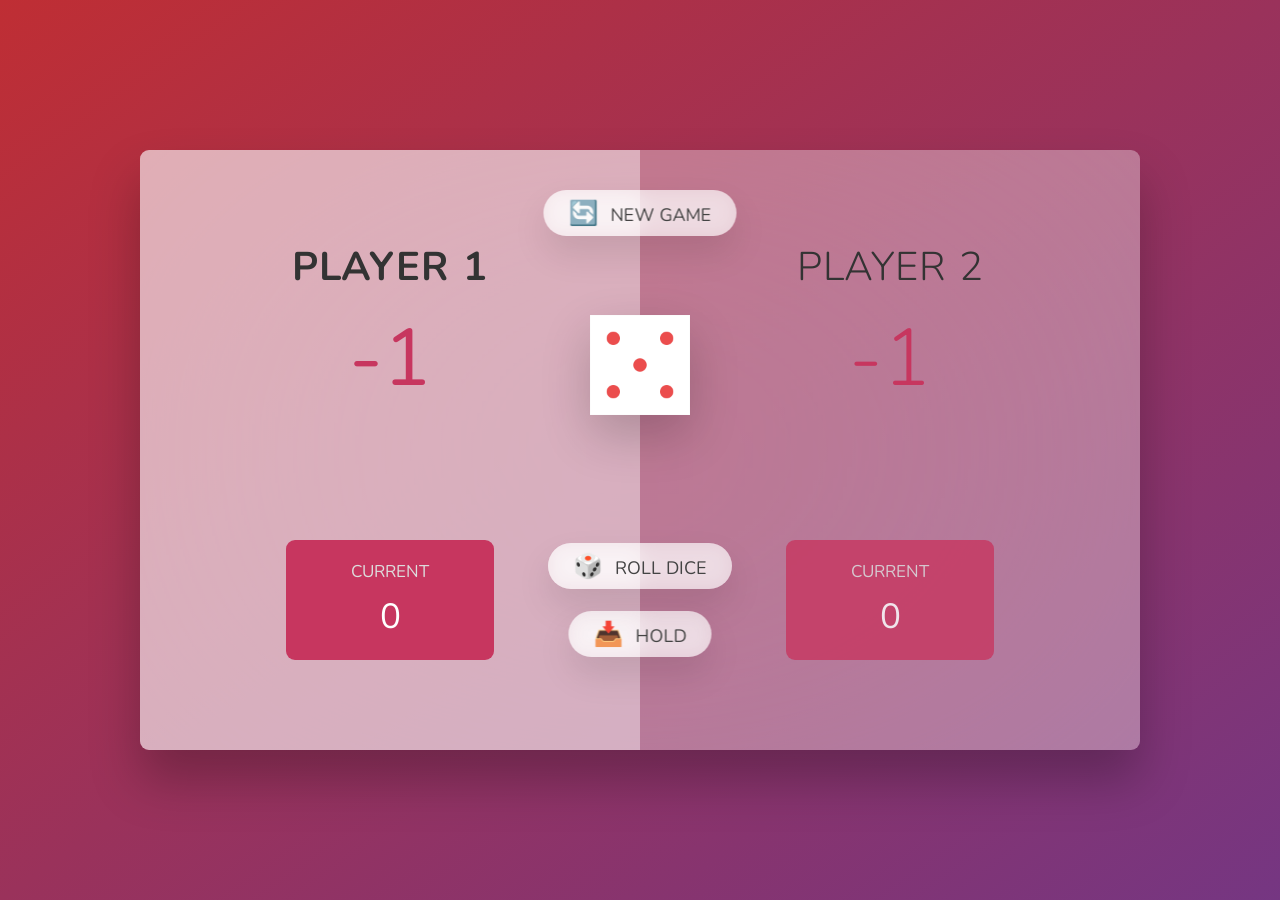
==== frontend/index.html @ f20314c8 "moved UI files to frontend\" ====
<!DOCTYPE html>
<html lang="en">
  <head>
    <meta charset="UTF-8" />
    <meta name="viewport" content="width=device-width, initial-scale=1.0" />
    <meta http-equiv="X-UA-Compatible" content="ie=edge" />
    <link rel="stylesheet" href="style.css" />
    <title>Pig Game</title>
  </head>
  <body>
    <main>
      <section class="player player--0 player--active">
        <h2 class="name" id="name--0">Player 1</h2>
        <p class="score" id="score--0">-1</p>
        <div class="current">
          <p class="current-label">Current</p>
          <p class="current-score" id="current--0">0</p>
        </div>
      </section>
      <section class="player player--1">
        <h2 class="name" id="name--1">Player 2</h2>
        <p class="score" id="score--1">-1</p>
        <div class="current">
          <p class="current-label">Current</p>
          <p class="current-score" id="current--1">0</p>
        </div>
      </section>

      <img src="dice-5.png" alt="Playing dice" class="dice" />
      <button class="btn btn--new">🔄 New game</button>
      <button class="btn btn--roll">🎲 Roll dice</button>
      <button class="btn btn--hold">📥 Hold</button>
    </main>
    <script src="script.js"></script>
  </body>
</html>
---- frontend/style.css ----
@import url('https://fonts.googleapis.com/css2?family=Nunito&display=swap');

* {
  margin: 0;
  padding: 0;
  box-sizing: inherit;
}

html {
  font-size: 62.5%;
  box-sizing: border-box;
}

body {
  font-family: 'Nunito', sans-serif;
  font-weight: 400;
  height: 100vh;
  color: #333;
  background-image: linear-gradient(to top left, #753682 0%, #bf2e34 100%);
  display: flex;
  align-items: center;
  justify-content: center;
}

/* LAYOUT */
main {
  position: relative;
  width: 100rem;
  height: 60rem;
  background-color: rgba(255, 255, 255, 0.35);
  backdrop-filter: blur(200px);
  filter: blur();
  box-shadow: 0 3rem 5rem rgba(0, 0, 0, 0.25);
  border-radius: 9px;
  overflow: hidden;
  display: flex;
}

.player {
  flex: 50%;
  padding: 9rem;
  display: flex;
  flex-direction: column;
  align-items: center;
  transition: all 0.75s;
}

/* ELEMENTS */
.name {
  position: relative;
  font-size: 4rem;
  text-transform: uppercase;
  letter-spacing: 1px;
  word-spacing: 2px;
  font-weight: 300;
  margin-bottom: 1rem;
}

.score {
  font-size: 8rem;
  font-weight: 300;
  color: #c7365f;
  margin-bottom: auto;
}

.player--active {
  background-color: rgba(255, 255, 255, 0.4);
}
.player--active .name {
  font-weight: 700;
}
.player--active .score {
  font-weight: 400;
}

.player--active .current {
  opacity: 1;
}

.current {
  background-color: #c7365f;
  opacity: 0.8;
  border-radius: 9px;
  color: #fff;
  width: 65%;
  padding: 2rem;
  text-align: center;
  transition: all 0.75s;
}

.current-label {
  text-transform: uppercase;
  margin-bottom: 1rem;
  font-size: 1.7rem;
  color: #ddd;
}

.current-score {
  font-size: 3.5rem;
}

/* ABSOLUTE POSITIONED ELEMENTS */
.btn {
  position: absolute;
  left: 50%;
  transform: translateX(-50%);
  color: #444;
  background: none;
  border: none;
  font-family: inherit;
  font-size: 1.8rem;
  text-transform: uppercase;
  cursor: pointer;
  font-weight: 400;
  transition: all 0.2s;

  background-color: white;
  background-color: rgba(255, 255, 255, 0.6);
  backdrop-filter: blur(10px);

  padding: 0.7rem 2.5rem;
  border-radius: 50rem;
  box-shadow: 0 1.75rem 3.5rem rgba(0, 0, 0, 0.1);
}

.btn::first-letter {
  font-size: 2.4rem;
  display: inline-block;
  margin-right: 0.7rem;
}

.btn--new {
  top: 4rem;
}
.btn--roll {
  top: 39.3rem;
}
.btn--hold {
  top: 46.1rem;
}

.btn:active {
  transform: translate(-50%, 3px);
  box-shadow: 0 1rem 2rem rgba(0, 0, 0, 0.15);
}

.btn:focus {
  outline: none;
}

.dice {
  position: absolute;
  left: 50%;
  top: 16.5rem;
  transform: translateX(-50%);
  height: 10rem;
  box-shadow: 0 2rem 5rem rgba(0, 0, 0, 0.2);
}

.player--winner {
  background-color: #2f2f2f;
}

.player--winner .name {
  font-weight: 700;
  color: #c7365f;
}

.hidden {
  display: none;
}
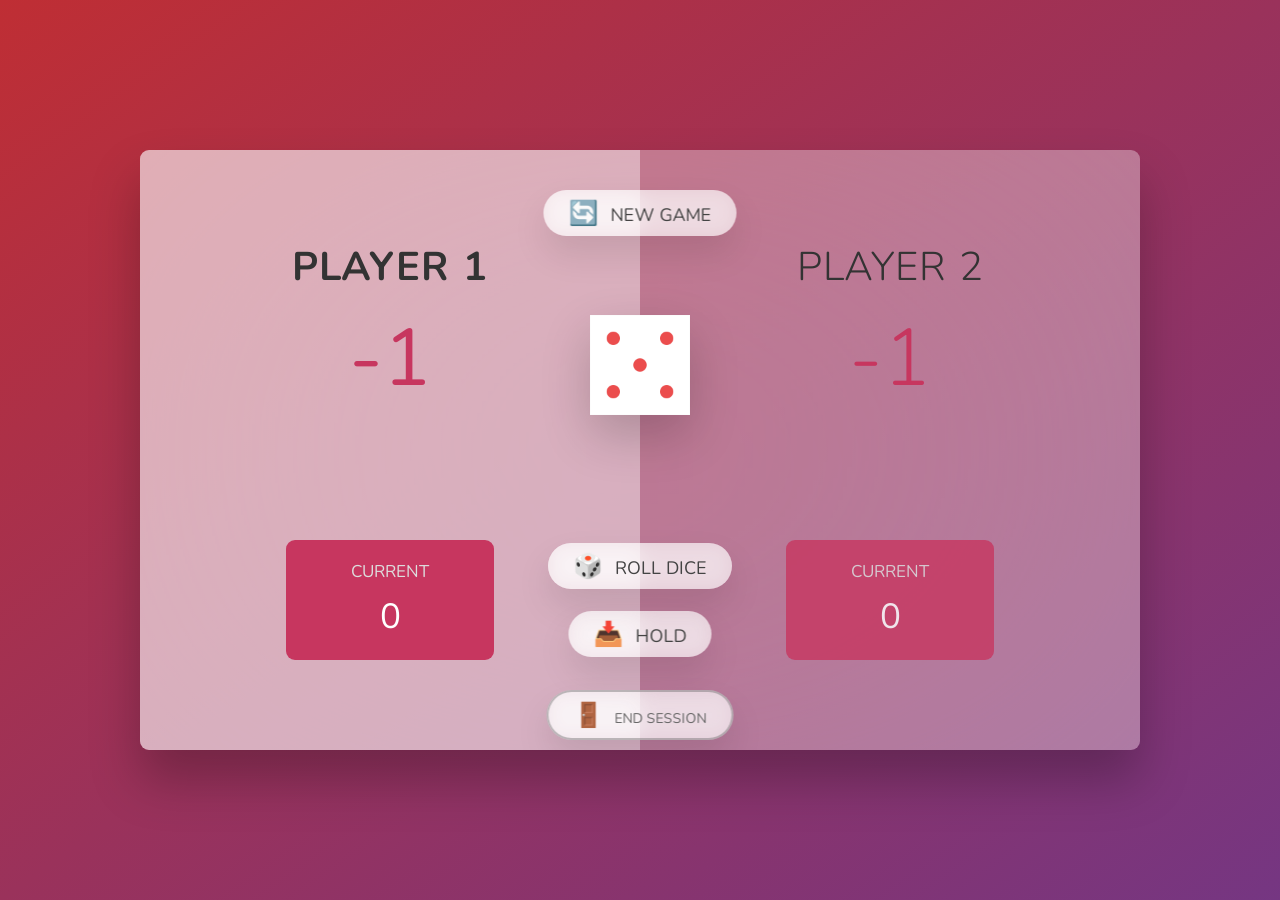
==== commit 11d8fea2: "added support for end session and redirection to main page (index.html)" ====
--- a/frontend/index.html
+++ b/frontend/index.html
@@ -5,6 +5,7 @@
     <meta name="viewport" content="width=device-width, initial-scale=1.0" />
     <meta http-equiv="X-UA-Compatible" content="ie=edge" />
     <link rel="stylesheet" href="style.css" />
+    <link rel="stylesheet" href="end-session.css" />
     <title>Pig Game</title>
   </head>
   <body>
@@ -30,7 +31,9 @@
       <button class="btn btn--new">🔄 New game</button>
       <button class="btn btn--roll">🎲 Roll dice</button>
       <button class="btn btn--hold">📥 Hold</button>
+      <button class="btn btn--end-session">🚪 End Session</button>
     </main>
     <script src="script.js"></script>
+    <script type="module" src="end-session.js"></script>
   </body>
 </html>
--- a/frontend/style.css
+++ b/frontend/style.css
@@ -138,6 +138,9 @@
 .btn--hold {
   top: 46.1rem;
 }
+.btn--end-session {
+  top: 55.1rem;
+}
 
 .btn:active {
   transform: translate(-50%, 3px);
--- a/frontend/end-session.css
+++ b/frontend/end-session.css
@@ -0,0 +1,85 @@
+/* End Session button */
+.btn--end-session {
+  top: 54rem;
+  font-size: 1.4rem;
+  border: 2px solid rgba(100, 100, 100, 0.4);
+  color: #666;
+}
+
+/* End Session Dialog */
+.dialog-overlay {
+  position: fixed;
+  inset: 0;
+  background: rgba(0, 0, 0, 0.6);
+  display: flex;
+  align-items: center;
+  justify-content: center;
+  z-index: 100;
+}
+
+.dialog-overlay.hidden {
+  display: none;
+}
+
+.dialog {
+  background: #fff;
+  border-radius: 1rem;
+  padding: 3rem;
+  max-width: 38rem;
+  text-align: center;
+  display: flex;
+  flex-direction: column;
+  gap: 2.4rem;
+  box-shadow: 0 3rem 6rem rgba(0, 0, 0, 0.3);
+  font-size: 1.8rem;
+}
+
+.dialog-actions {
+  display: flex;
+  gap: 1.2rem;
+  justify-content: center;
+}
+
+.dialog-actions .btn::first-letter {
+  font-size: inherit;
+  display: inline;
+  margin-right: 0;
+}
+
+.dialog-actions .btn {
+  position: static;
+  transform: none;
+  box-shadow: none;
+  border-radius: 0.5rem;
+  font-size: 1.6rem;
+  padding: 0.8rem 1.8rem;
+  text-transform: none;
+}
+
+.btn--confirm {
+  background-color: #bf2e34;
+  color: #fff;
+  border: none;
+  padding: 0.8rem 1.8rem;
+  border-radius: 0.5rem;
+  font-size: 1.6rem;
+  cursor: pointer;
+}
+
+.btn--confirm:hover {
+  background-color: #9c2229;
+}
+
+.btn--cancel {
+  background-color: #eee;
+  color: #333;
+  border: none;
+  padding: 0.8rem 1.8rem;
+  border-radius: 0.5rem;
+  font-size: 1.6rem;
+  cursor: pointer;
+}
+
+.btn--cancel:hover {
+  background-color: #ddd;
+}
